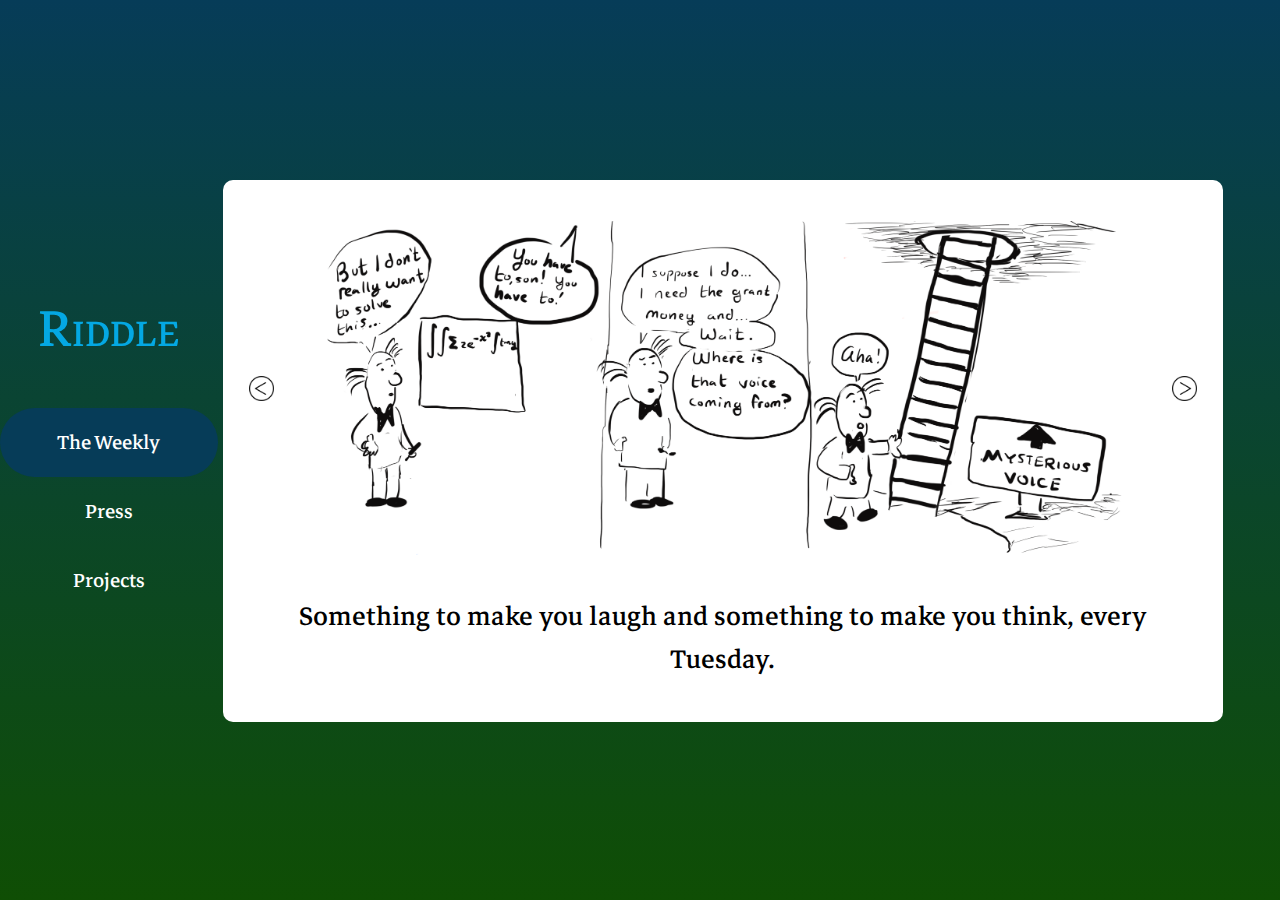
==== index.html @ dd2e69b7 "Added comics! Hurrah!" ====
<!DOCTYPE html>
<html lang="en">
	
	<head>
		<meta charset="utf-8"/>
		<title>Riddle</title>
		
<!-- 		For custom fonts -->
		<link href="https://fonts.googleapis.com/css2?family=Markazi+Text&display=swap" rel="stylesheet"> 
<!-- 		Load jQuery minified, with tamper checking. -->
		<script
			  src="https://code.jquery.com/jquery-3.4.1.min.js"
			  integrity="sha256-CSXorXvZcTkaix6Yvo6HppcZGetbYMGWSFlBw8HfCJo="
			  crossorigin="anonymous"></script>
			  
		<style type="text/css">
			body{
				background: #ffffff;
				display: flex;
				flex-direction: row;
				padding: 0;
				margin: 0;
				overflow: hidden;
				animation: fade-in ease 3s;
			    animation-iteration-count: 1; 
			    animation-fill-mode: forwards; 
			    font-family: "Markazi Text", serif;
			}
			body{
				scroll-behavior: smooth;
				}
			#world{
				width:100vw;
				height: 100vh;
				display: flex;
				flex-direction: row;
				background:-webkit-linear-gradient(#063c58 0%, #0f4e04 100%);
				padding: 0;
				margin: 0;
			}
/* 			The sidebar */
			#tree{
				width: 17vw;
				height: auto;
				background: transparent;
			/* 				background: white; */
				padding: 0;
				margin: 0;
				color: beige;
				display: flex;
				flex-direction: column;
				justify-content: center;
				align-content: center;
				text-align: center;
				color:beige;
			}
			::selection {
			  background: #ebd80b; /* WebKit/Blink Browsers */
			}
			::-moz-selection {
			  background: #ebd80b; /* Gecko Browsers */
			}
			#title{
				font-size: 60px;
			}
			#author{
				font-size: small;
				font-style: italic;
				margin:2vh;
			}
			#comiccontrols{
				display:flex;
				width: 100%;
				align-items:center;
				justify-content: space-around;
				padding: 0px;
				margin: 0px;
			}
			#comiccontrols *{
				margin: 100px;
				padding: 0px;
			}
			.chapter{
				padding:2vh;
				border-radius: 45px;
				font-size: 3vh;
			}
			
/* 			The home of content */
			#reader{
				width: 83vw;
				height: 100vh;
/* 				background: #282828; */
				background: transparent;
				padding: 0;
				margin: 0;
/* 				display: flex; */
/* 				flex-direction: column; */
				justify-content: left;
				align-items: center;
				overflow: scroll;
/* 				flex-wrap: wrap; */
			}
			
			#projects{
				display: flex;
				height: 100vh;
				flex-basis: auto;
				flex-grow: 1;
				width: auto;
				min-width: 100vw;
				flex-wrap:wrap;
				flex-direction: column;
				align-items: center;
				justify-content: center;
			}
			#projects * {
				margin: 2vh;
			}
			#people{
				display: flex;
				flex-basis: auto;
				height: 100vh;
				width: 100vw;
				flex-wrap:wrap;
				flex-direction: column;
				align-items: center;
				justify-content: center;
				background-color: #db4b4b;
			}
			#people * {
				margin: 2vh;
			}
			
			.abstract{
/* 				flex-basis: 45vw; */
				width: 94%;
				height: 50vh;
				background:beige;
				justify-content: top;
				border-radius: 10px;
				display: flex;
				font-size: large;
				flex-direction: row;
				flex-grow: 1;
				overflow: hidden;
				margin: 4vh;
			}
			
			#weekly{
				flex-basis: auto;
 				width: 78vw;
 				min-height: 60vh;
				background:white;
				display: flex;
				flex-direction: column;
				flex-grow: 1;
				justify-content: center;
				align-items: center;
				text-align: center;
				border: 1px solid rgba(0, 100, 0, 0);
				border-radius: 10px;
				margin: 20vh 4px 20vh 5px;
			}
			#riddle_head{
				font-size: 8vh;
				font-variant:small-caps;
				color: #04a8e3;
				display: none;
				position: fixed;
			    top: 0;
				width: 100%;
			}
			.blurb{
				display: block;
				text-align: left;
				font-size: larger;
				justify-content: top;
				flex-basis:0;
				flex-grow:1;
				overflow:scroll;
			}
			.showpic{
				background-color:blue;
				flex-basis:0;
				flex-grow:1;
				height:100%;
				background-repeat: no-repeat; /* Do not repeat the image */
				background-size: cover; 			
				}
			.blurb * {
				margin-left: 2vw;
				margin-right: 2vw;
			}
			
			#weekly * {
			    margin: 20px;
			}
			hr{
				border-color:inherit;
			}
			
			.segway{
				font-size: 10vh;
				margin: 0px 3vw;
				color:#dbdbdb;
			}
			.chapter{
				color: white;
				padding:2vh;
			}
			.button{
				padding: 0px;
				background: blue;
				width: auto;
			}
			h1{
				font-size: 10vh;
			}
			p{
				font-size: 4vh;
			}
			.responsive {
			  width: 100%;
			  height: auto;
			}
			#riddle{
				font-size: 8vh;
				font-variant:small-caps;
				color: #04a8e3;
				
			}
		</style>
		<script type='text/javascript'>
			var current_comic_number = 2;
			var highest_comic_number = 2;
			
			$(document).ready(function(){
				
				$(".chapter").click(function(){
					console.log(this.id)
					console.log('#'+this.id.replace('chapter','')+"segway");
					$(".chapter").css("background","");
					this.style.backgroundColor = "#063c58";
/*
					$("#reader").animate(
					    {
					      scrollTop: $('#' + this.id.replace('chapter','')).prop('offsetTop')-$('#tree').prop('offsetWidth')-parseInt($('#'+this.id.replace('chapter','')).css('marginLeft'))}, "slow");
					})
					
*/
					targetElement = '#' + this.id.replace('chapter','')+"segway"
					$('#reader').animate({
					    scrollTop: $(targetElement).offset().top-$('#weeklysegway').offset().top
					}, 1000,'swing',function () { window.location.hash = targetElement});
					
// 					Kudos to https://remysharp.com/2009/01/26/element-in-view-event-plugin
					$("#tree").on('inview', function (event, visible) {

						  if (visible == true) {
							  	console.log("Projects visible")
						    	$(".chapter").css("background","");
						    	$("#projectschapter").css("background","");
						    	$("#projectschapter").css("background","");

 								this.style.backgroundColor = "#063c58";

						  } else {
						    // element has gone out of viewport
						  }
					});
				
				})
				
				var weekly_position = $('#weeklysegway').offset().top;
				var projects_position = $('#projectssegway').offset().top;
				var press_position = $('#presssegway').offset().top;

				var screen_height = $(window).height();
				var activation_offset = 0.5;//determines how far up the the page the element needs to be before triggering the function
				var weekly_activation = weekly_position - (screen_height * activation_offset);
				var projects_activation = projects_position - (screen_height * activation_offset);
				var press_activation = press_position - (screen_height * activation_offset);

				var max_scroll_height = $('body').height() - screen_height - 5;//-5 for a little bit of buffer
				
				//Does something when user scrolls to it OR
				//Does it when user has reached the bottom of the page and hasn't triggered the function yet
				$("#reader").on('scroll', function() {
				
// 				    var weekly_in_view = y_scroll_pos > weekly_activation;
// 					var press_in_view = 
				    var weekly_in_view = $('#weeklysegway').offset().top < screen_height * activation_offset && $('#weeklysegway').offset().top>=0;
					var press_in_view = $('#presssegway').offset().top < screen_height * activation_offset && $('#presssegway').offset().top>0;
				    var projects_in_view = $('#projectssegway').offset().top < screen_height * activation_offset && $('#projectssegway').offset().top>0;
				
				    if(weekly_in_view) {
					  	console.log("Weekly in view");
						$(".chapter").css("background","");
						$("#weeklychapter").css("background","#063c58");
				    }
				    if(projects_in_view) {
					  	console.log("Projects in view");
						$(".chapter").css("background","");
						$("#projectschapter").css("background","#063c58");
				    }
				    if(press_in_view){
					    console.log("Press in view");
						$(".chapter").css("background","");
						$("#presschapter").css("background","#063c58");
				    }
				});
				
				
			})
			var isMobile = {
			        Android: function() {
			            return navigator.userAgent.match(/Android/i);
			        },
			        BlackBerry: function() {
			            return navigator.userAgent.match(/BlackBerry/i);
			        },
			        iOS: function() {
			            return navigator.userAgent.match(/iPhone|iPod/i);
			        },
			        Opera: function() {
			            return navigator.userAgent.match(/Opera Mini/i);
			        },
			        Windows: function() {
			            return navigator.userAgent.match(/IEMobile/i);
			        },
			        any: function() {
			            return (isMobile.Android() || isMobile.BlackBerry() || isMobile.iOS() || isMobile.Opera() || isMobile.Windows());
			        }
			    };
		    if(isMobile.any()){
				var script = document.createElement('script');
				script.onload = function () {
				    console.log("Welcome, mobile users of the world. We're preparing the mobile site.")
				};
				
				var fileref = document.createElement("link");
				fileref.rel = "stylesheet";
				fileref.type = "text/css";
				fileref.href = "/support/index_mobile.css";
				document.getElementsByTagName("head")[0].appendChild(fileref)		    
				}
				
			function change_comic(x){
				if(x=="back"){
					new_number = current_comic_number-1
					if(new_number<0){
						return false
					}
					document.getElementById('comic_holder').src = "comics/Riddle_"+new_number+".png";
				}
				if(x=="forward"){
					new_number = current_comic_number+1
					if(new_number>highest_comic_number){
						return false
					}
					document.getElementById('comic_holder').src = "comics/Riddle_"+new_number+".png";
				}
				if(x=="random"){
					new_number = Math.floor((Math.random() * highest_comic_number));
					document.getElementById('comic_holder').src = "comics/Riddle_"+new_number+".png";
				}
				current_comic_number=new_number;
			}
		</script>
		
	</head>
	
	<body onload="">
		<div id="world">
			<div id="tree">
				<!-- The Sidebar.-->
<!-- 				<div><img src="support/WhistlingTree.png" alt="Tree Picture" style="width:13vw;"></div> -->
				<div id="riddle">Riddle</div> 
				<div id="author"></div>
				<!--The links to different Whistling Tree sites. -->
				<div class = "chapter" id = "weeklychapter" style="background: #063c58">The Weekly</div>
				<div class = "chapter" id = "presschapter" >Press</div>
				<div class = "chapter" id = "projectschapter" >Projects</div>
			</div>
			
			<div id="reader">
<!-- 				<div class="weeklysegway"> About </div> -->

				<div id = "weeklysegway" style="height:0vh;"></div>
				<div id = "riddle_head"> Riddle </div>
				<div id="weekly">
					<div id='comiccontrols'>
						<img src="support/left_arrow.png" onclick="change_comic('back')" alt="Left Arrow" draggable="false" style="width:25px;height:25px; margin:0px;">
						<img id="comic_holder" src="comics/Riddle_2.png" draggable="false" style="flex-basis:80%; width:80%; margin:0px;" onclick="change_comic('random')">
						<img src="support/right_arrow.png" onclick="change_comic('forward')" draggable="false" alt="Right Arrow" style="width:25px;height:25px; margin:0px;">
					</div>
					<p>Something to make you laugh and something to make you think, every Tuesday. </p>
				
				</div>
								
		<div class="segway" id="presssegway"> Off the Press </div>
					
				<div class="abstract" onclick="document.location='blog/homaisproblem.html'"> 
					
					<div class="blurb">
						<h1> The Homais Problem</h1>
						<h2> The Enduring Moral of Flaubert's <i>Madame Bovary</i></h2>
					</div>
					<div class="showpic" style="background-image:url('visuals/beach.jpeg');">
					</div>
					
				</div>
					
				<div class="abstract" onclick="document.location='blog/rousseausconjecture.html'"> 
					<div class="showpic" style="background-image:url('visuals/lake.jpeg');"></div>
					<div class="blurb">
						<h1> Rousseau's Conjecture </h1> 
						<h2> We think that humans form society. To what extent does society form us? </h2>
					</div>
				</div>

					
		<div class="segway" id="projectssegway"> Our Projects </div>
					
					<div class="abstract" onclick="document.location='orange'"> 
						<div class="showpic" style="background-image:url('orange/logo.png');"></div>
						<div class="blurb">
							<h1> Orange Cipher </h1> 
							<p> Quantum-resistant encryption. An easy-to-use and entirely local implementation of the OTP cipher. To get started, just enter a password for local encryption, generate a key, share it (securely) with your most secretive friend, and relish the security that even quantum computers will have trouble cracking!</p>
						</div>
					</div>
					
<!-- 					<div class="abstract"> </div> -->
				
<!--
				<div id="people">
					<div class="segway" id="peoplesegway"> Our People </div>
				</div>
				<div id="people">
					<div class="segway" id="peoplesegway"> Our People </div>
				</div>
-->

			</div>	
		</div>
	</body>
</html>
<!--Icons made by "https://www.flaticon.com/authors/smashicons" Smashicons from https://www.flaticon.com/.
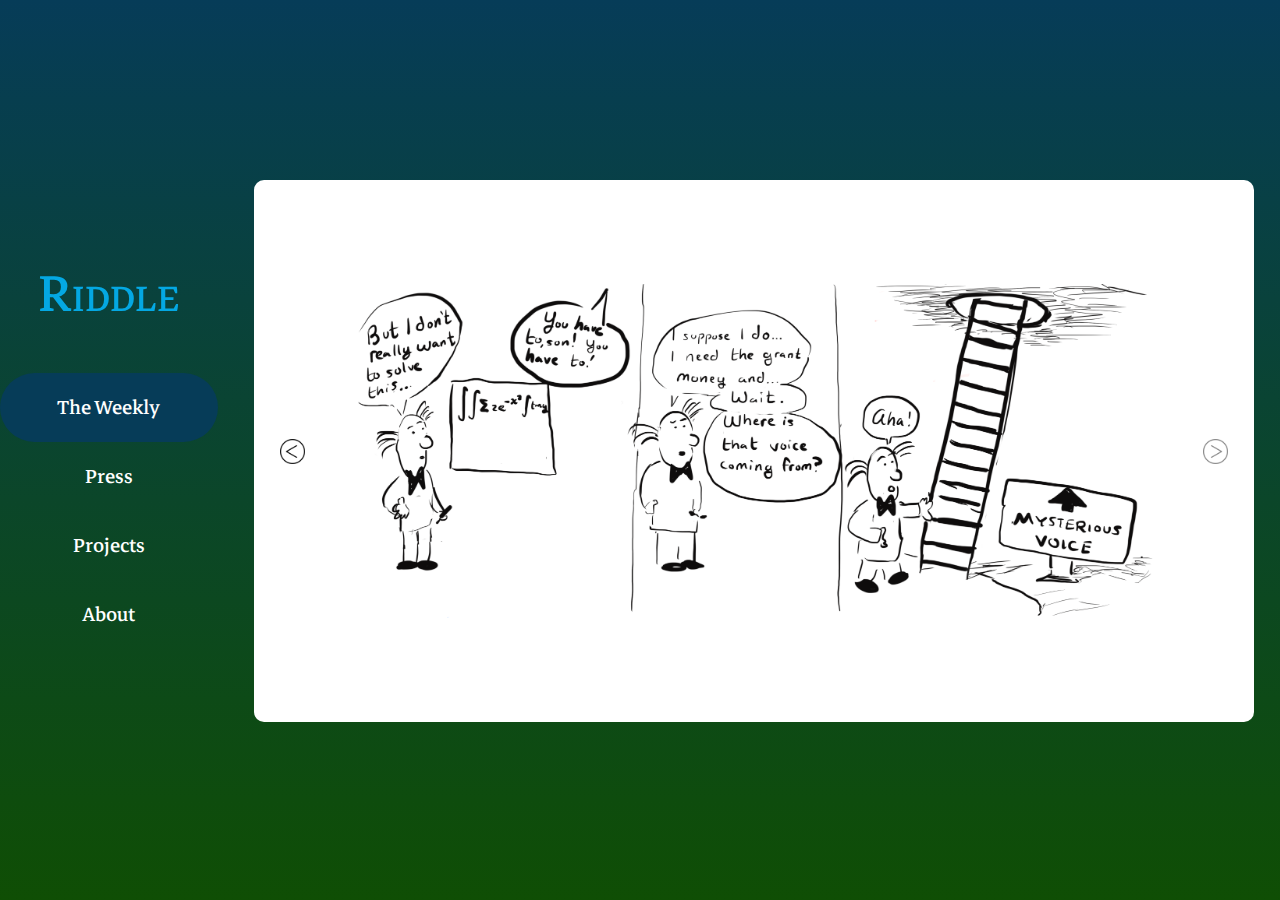
==== commit 90494194: "Update index.html" ====
--- a/index.html
+++ b/index.html
@@ -160,7 +160,7 @@
 				text-align: center;
 				border: 1px solid rgba(0, 100, 0, 0);
 				border-radius: 10px;
-				margin: 20vh 4px 20vh 5px;
+				margin: 20vh 4vh 20vh 4vh;
 			}
 			#riddle_head{
 				font-size: 8vh;
@@ -179,6 +179,7 @@
 				flex-basis:0;
 				flex-grow:1;
 				overflow:scroll;
+				padding: 2vw;
 			}
 			.showpic{
 				background-color:blue;
@@ -188,10 +189,12 @@
 				background-repeat: no-repeat; /* Do not repeat the image */
 				background-size: cover; 			
 				}
+/*
 			.blurb * {
 				margin-left: 2vw;
 				margin-right: 2vw;
 			}
+*/
 			
 			#weekly * {
 			    margin: 20px;
@@ -216,6 +219,12 @@
 			}
 			h1{
 				font-size: 10vh;
+			}
+			h2{
+				font-size: 7vh;
+			}
+			h3{
+				font-size: 5vh;
 			}
 			p{
 				font-size: 4vh;
@@ -348,22 +357,42 @@
 				
 			function change_comic(x){
 				if(x=="back"){
+					document.getElementById('forwardbutton').style.opacity='1';
 					new_number = current_comic_number-1
 					if(new_number<0){
 						return false
 					}
 					document.getElementById('comic_holder').src = "comics/Riddle_"+new_number+".png";
+					if(new_number==0){
+						console.log("We've hit comic zero. Wiping out the back button.")
+						document.getElementById('backbutton').style.opacity='0.5';
+					}
 				}
 				if(x=="forward"){
+					document.getElementById('backbutton').style.opacity='1';
 					new_number = current_comic_number+1
 					if(new_number>highest_comic_number){
 						return false
 					}
 					document.getElementById('comic_holder').src = "comics/Riddle_"+new_number+".png";
+					if(new_number==highest_comic_number){
+						console.log("We've hit the latest comic. Wiping out the forward button.")
+						document.getElementById('forwardbutton').style.opacity='0.5';
+					}
 				}
 				if(x=="random"){
 					new_number = Math.floor((Math.random() * highest_comic_number));
 					document.getElementById('comic_holder').src = "comics/Riddle_"+new_number+".png";
+					document.getElementById('backbutton').style.opacity='1';
+					document.getElementById('forwardbutton').style.opacity='1';
+					if(new_number==highest_comic_number){
+						console.log("We've hit the latest comic. Wiping out the forward button.")
+						document.getElementById('forwardbutton').style.opacity='0.5';
+					}
+					if(new_number==0){
+						console.log("We've hit comic zero. Wiping out the back button.")
+						document.getElementById('backbutton').style.opacity='0.5';
+					}
 				}
 				current_comic_number=new_number;
 			}
@@ -382,6 +411,7 @@
 				<div class = "chapter" id = "weeklychapter" style="background: #063c58">The Weekly</div>
 				<div class = "chapter" id = "presschapter" >Press</div>
 				<div class = "chapter" id = "projectschapter" >Projects</div>
+				<div class = "chapter" id = "aboutchapter" >About</div>
 			</div>
 			
 			<div id="reader">
@@ -391,21 +421,20 @@
 				<div id = "riddle_head"> Riddle </div>
 				<div id="weekly">
 					<div id='comiccontrols'>
-						<img src="support/left_arrow.png" onclick="change_comic('back')" alt="Left Arrow" draggable="false" style="width:25px;height:25px; margin:0px;">
+						<img id='backbutton' src="support/left_arrow.png" onclick="change_comic('back')" alt="Left Arrow" draggable="false" style="width:25px;height:25px; margin:0px;">
 						<img id="comic_holder" src="comics/Riddle_2.png" draggable="false" style="flex-basis:80%; width:80%; margin:0px;" onclick="change_comic('random')">
-						<img src="support/right_arrow.png" onclick="change_comic('forward')" draggable="false" alt="Right Arrow" style="width:25px;height:25px; margin:0px;">
-					</div>
-					<p>Something to make you laugh and something to make you think, every Tuesday. </p>
+						<img id = 'forwardbutton' src="support/right_arrow.png" onclick="change_comic('forward')" draggable="false" alt="Right Arrow" style="width:25px;height:25px; margin:0px; opacity:0.5;">
+					</div>
 				
 				</div>
 								
-		<div class="segway" id="presssegway"> Off the Press </div>
+		<div class="segway" id="presssegway"> Off the Press <p> Friendly writings from friendly folks.</p></div>
 					
 				<div class="abstract" onclick="document.location='blog/homaisproblem.html'"> 
 					
 					<div class="blurb">
 						<h1> The Homais Problem</h1>
-						<h2> The Enduring Moral of Flaubert's <i>Madame Bovary</i></h2>
+						<p> The Enduring Moral of Flaubert's <i>Madame Bovary</i></p>
 					</div>
 					<div class="showpic" style="background-image:url('visuals/beach.jpeg');">
 					</div>
@@ -416,7 +445,7 @@
 					<div class="showpic" style="background-image:url('visuals/lake.jpeg');"></div>
 					<div class="blurb">
 						<h1> Rousseau's Conjecture </h1> 
-						<h2> We think that humans form society. To what extent does society form us? </h2>
+						<p> We think that humans form society. To what extent does society form us? </p>
 					</div>
 				</div>
 
@@ -431,6 +460,16 @@
 						</div>
 					</div>
 					
+		<div class="segway" id="aboutsegway"> What is Riddle? <p> Who are we anyways?</p> </div>
+		
+					<div class="abstract" onclick="document.location='blog/introducingriddle.html'"> 
+<!-- 						<div class="showpic" style="background-image:url('orange/logo.png');"></div> -->
+						<div class="blurb" style="margin:auto; text-align: center; height: auto;">
+							<p> Come for our comics, stay for our philosophy. </p>
+							<p> We are Riddle, a curious collection of curious fellows: cartoonists, philosophers, and Don Quixotes in residence.
+							<p><i>We have something new every Tuesday.</i></p>
+						</div>
+					</div>
 <!-- 					<div class="abstract"> </div> -->
 				
 <!--
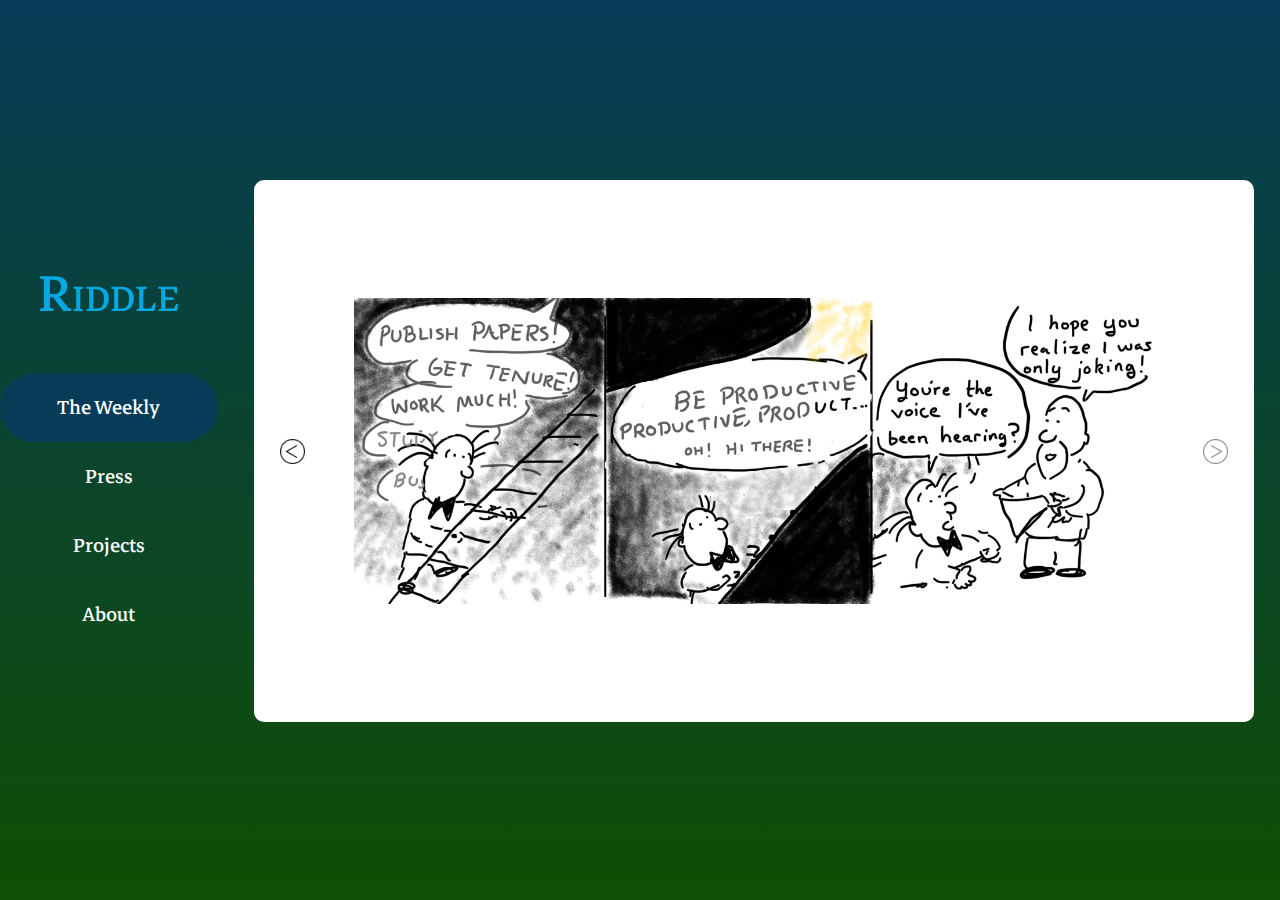
==== commit f42e0ebf: "Update index.html" ====
--- a/index.html
+++ b/index.html
@@ -241,8 +241,8 @@
 			}
 		</style>
 		<script type='text/javascript'>
-			var current_comic_number = 2;
-			var highest_comic_number = 2;
+			var current_comic_number = 3;
+			var highest_comic_number = 3;
 			
 			$(document).ready(function(){
 				
@@ -422,7 +422,7 @@
 				<div id="weekly">
 					<div id='comiccontrols'>
 						<img id='backbutton' src="support/left_arrow.png" onclick="change_comic('back')" alt="Left Arrow" draggable="false" style="width:25px;height:25px; margin:0px;">
-						<img id="comic_holder" src="comics/Riddle_2.png" draggable="false" style="flex-basis:80%; width:80%; margin:0px;" onclick="change_comic('random')">
+						<img id="comic_holder" src="comics/Riddle_3.png" draggable="false" style="flex-basis:80%; width:80%; margin:0px;" onclick="change_comic('random')">
 						<img id = 'forwardbutton' src="support/right_arrow.png" onclick="change_comic('forward')" draggable="false" alt="Right Arrow" style="width:25px;height:25px; margin:0px; opacity:0.5;">
 					</div>
 				
@@ -447,6 +447,15 @@
 						<h1> Rousseau's Conjecture </h1> 
 						<p> We think that humans form society. To what extent does society form us? </p>
 					</div>
+				</div>
+				
+				<div class="abstract" onclick="document.location='blog/thrasymachusimmortal.html'"> 
+					<div class="blurb">
+						<h1>Thrasymachus Immortal </h1> 
+						<p> Laughter, Heteronomy of Wills, and Kant’s Enduring Problem with Exceptions </p>
+					</div>
+					<div class="showpic" style="background-image:url('visuals/evening.png');"></div>
+					
 				</div>
 
 					
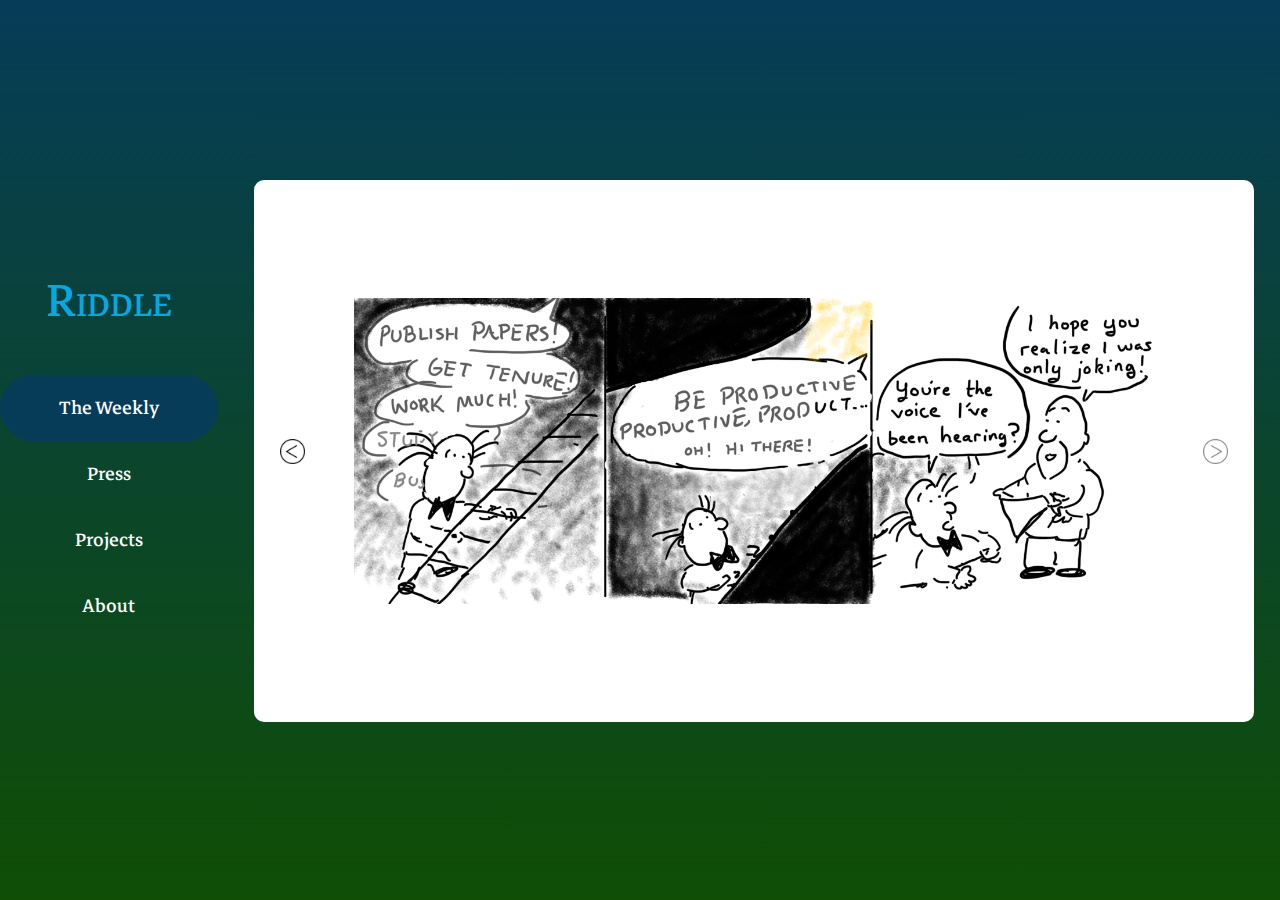
==== commit 54a046a6: "Added reason article." ====
--- a/index.html
+++ b/index.html
@@ -83,7 +83,7 @@
 			.chapter{
 				padding:2vh;
 				border-radius: 45px;
-				font-size: 3vh;
+				font-size: 2vw;
 			}
 			
 /* 			The home of content */
@@ -234,7 +234,7 @@
 			  height: auto;
 			}
 			#riddle{
-				font-size: 8vh;
+				font-size: 5vw;
 				font-variant:small-caps;
 				color: #04a8e3;
 				
@@ -430,11 +430,11 @@
 								
 		<div class="segway" id="presssegway"> Off the Press <p> Friendly writings from friendly folks.</p></div>
 					
-				<div class="abstract" onclick="document.location='blog/homaisproblem.html'"> 
+				<div class="abstract" onclick="document.location='blog/whatisreason.html'"> 
 					
 					<div class="blurb">
-						<h1> The Homais Problem</h1>
-						<p> The Enduring Moral of Flaubert's <i>Madame Bovary</i></p>
+						<h1> What is reason, anyways? </h1>
+						<p> In the age of AI, this question is vital. Here's one exploration.</p>
 					</div>
 					<div class="showpic" style="background-image:url('visuals/beach.jpeg');">
 					</div>
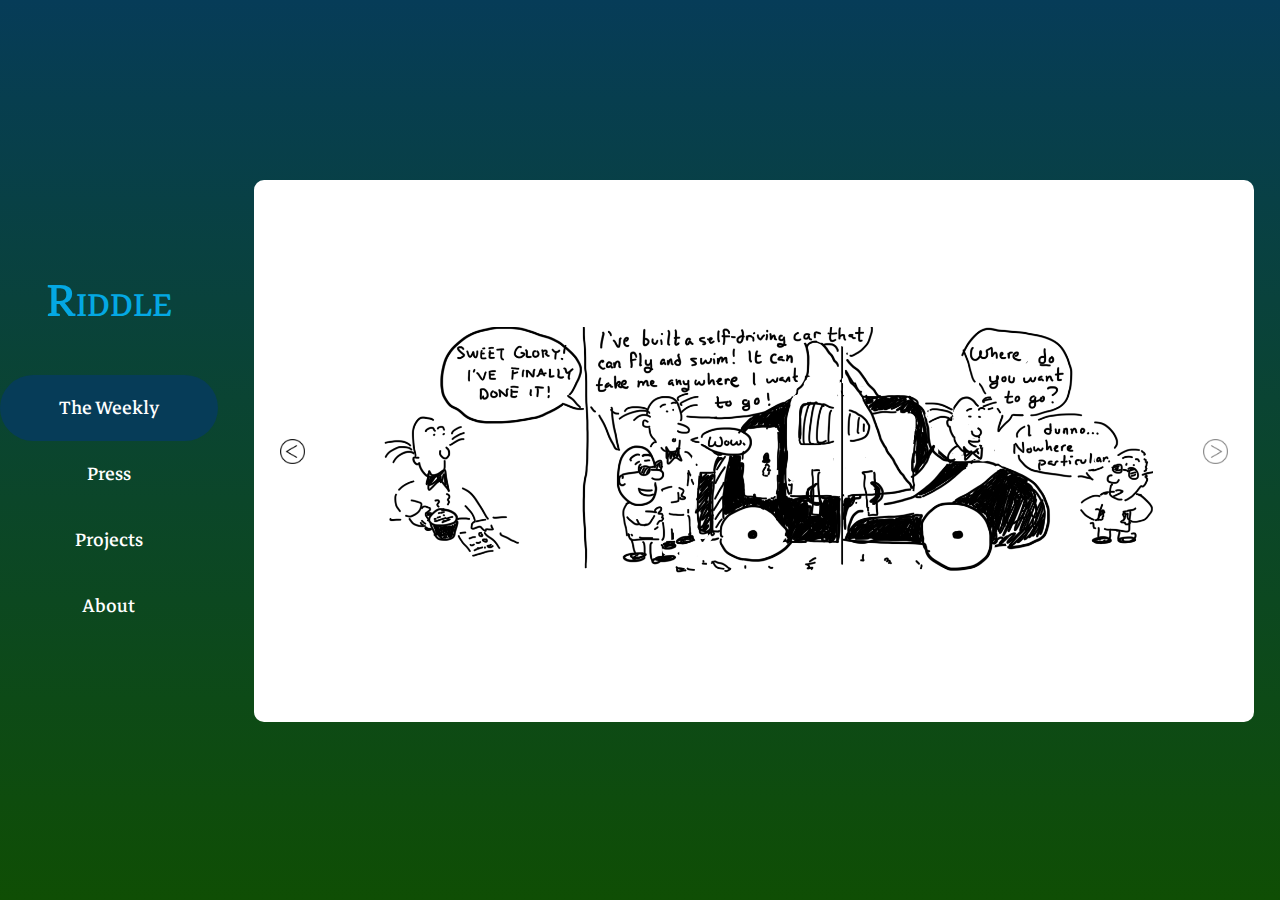
==== commit c31eecdd: "Upload comic 4" ====
--- a/index.html
+++ b/index.html
@@ -98,10 +98,15 @@
 /* 				flex-direction: column; */
 				justify-content: left;
 				align-items: center;
-				overflow: scroll;
+				overflow-y: scroll;
+			    scrollbar-width: none; /* Firefox */
+			    -ms-overflow-style: none;  /* Internet Explorer 10+ */
 /* 				flex-wrap: wrap; */
 			}
-			
+			#reader::-webkit-scrollbar { /* WebKit */
+			    width: 0;
+			    height: 0;
+			}
 			#projects{
 				display: flex;
 				height: 100vh;
@@ -146,7 +151,7 @@
 				overflow: hidden;
 				margin: 4vh;
 			}
-			
+
 			#weekly{
 				flex-basis: auto;
  				width: 78vw;
@@ -180,6 +185,13 @@
 				flex-grow:1;
 				overflow:scroll;
 				padding: 2vw;
+				overflow-y: scroll;
+			    scrollbar-width: none; /* Firefox */
+			    -ms-overflow-style: none;  /* Internet Explorer 10+ */
+			}
+			.blurb::-webkit-scrollbar { /* WebKit */
+			    width: 0;
+			    height: 0;
 			}
 			.showpic{
 				background-color:blue;
@@ -241,8 +253,8 @@
 			}
 		</style>
 		<script type='text/javascript'>
-			var current_comic_number = 3;
-			var highest_comic_number = 3;
+			var current_comic_number = 4;
+			var highest_comic_number = current_comic_number;
 			
 			$(document).ready(function(){
 				
@@ -422,7 +434,7 @@
 				<div id="weekly">
 					<div id='comiccontrols'>
 						<img id='backbutton' src="support/left_arrow.png" onclick="change_comic('back')" alt="Left Arrow" draggable="false" style="width:25px;height:25px; margin:0px;">
-						<img id="comic_holder" src="comics/Riddle_3.png" draggable="false" style="flex-basis:80%; width:80%; margin:0px;" onclick="change_comic('random')">
+						<img id="comic_holder" src="comics/Riddle_4.png" draggable="false" style="flex-basis:80%; width:80%; margin:0px;" onclick="change_comic('random')">
 						<img id = 'forwardbutton' src="support/right_arrow.png" onclick="change_comic('forward')" draggable="false" alt="Right Arrow" style="width:25px;height:25px; margin:0px; opacity:0.5;">
 					</div>
 				
